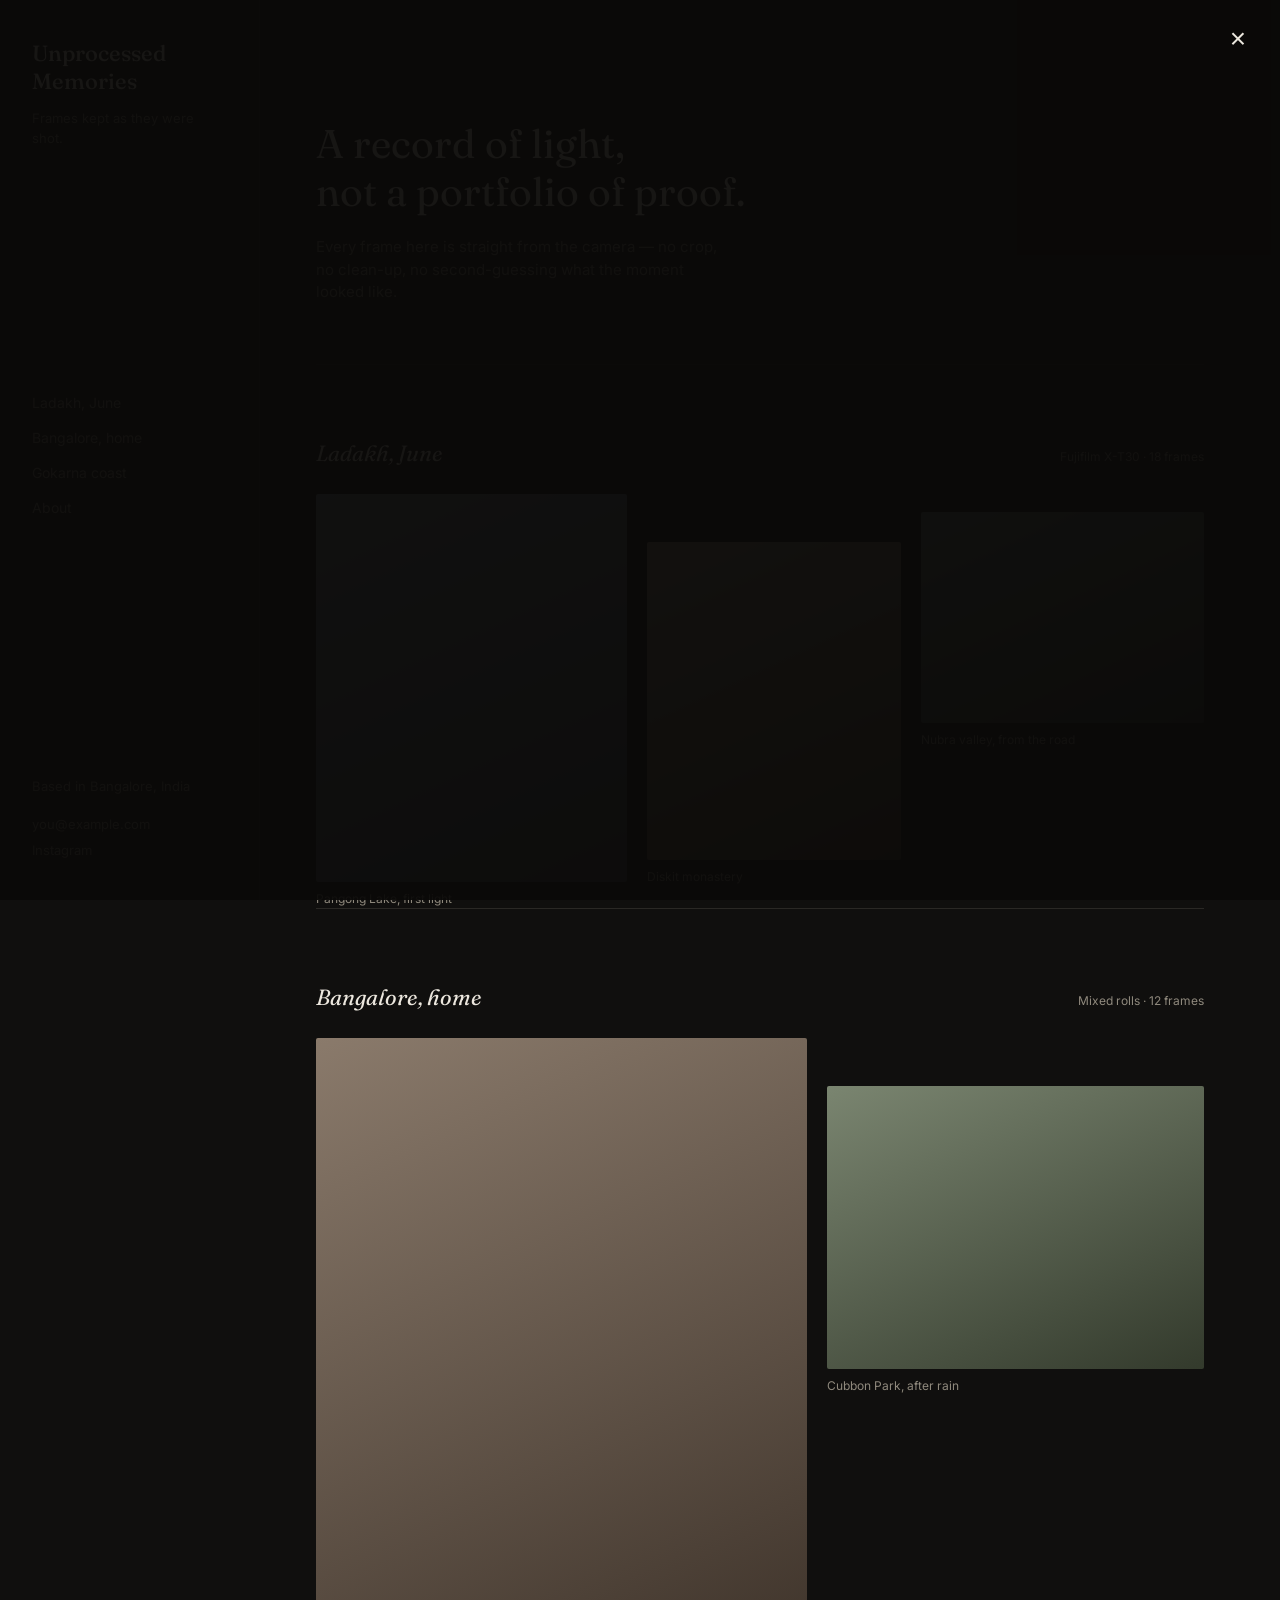
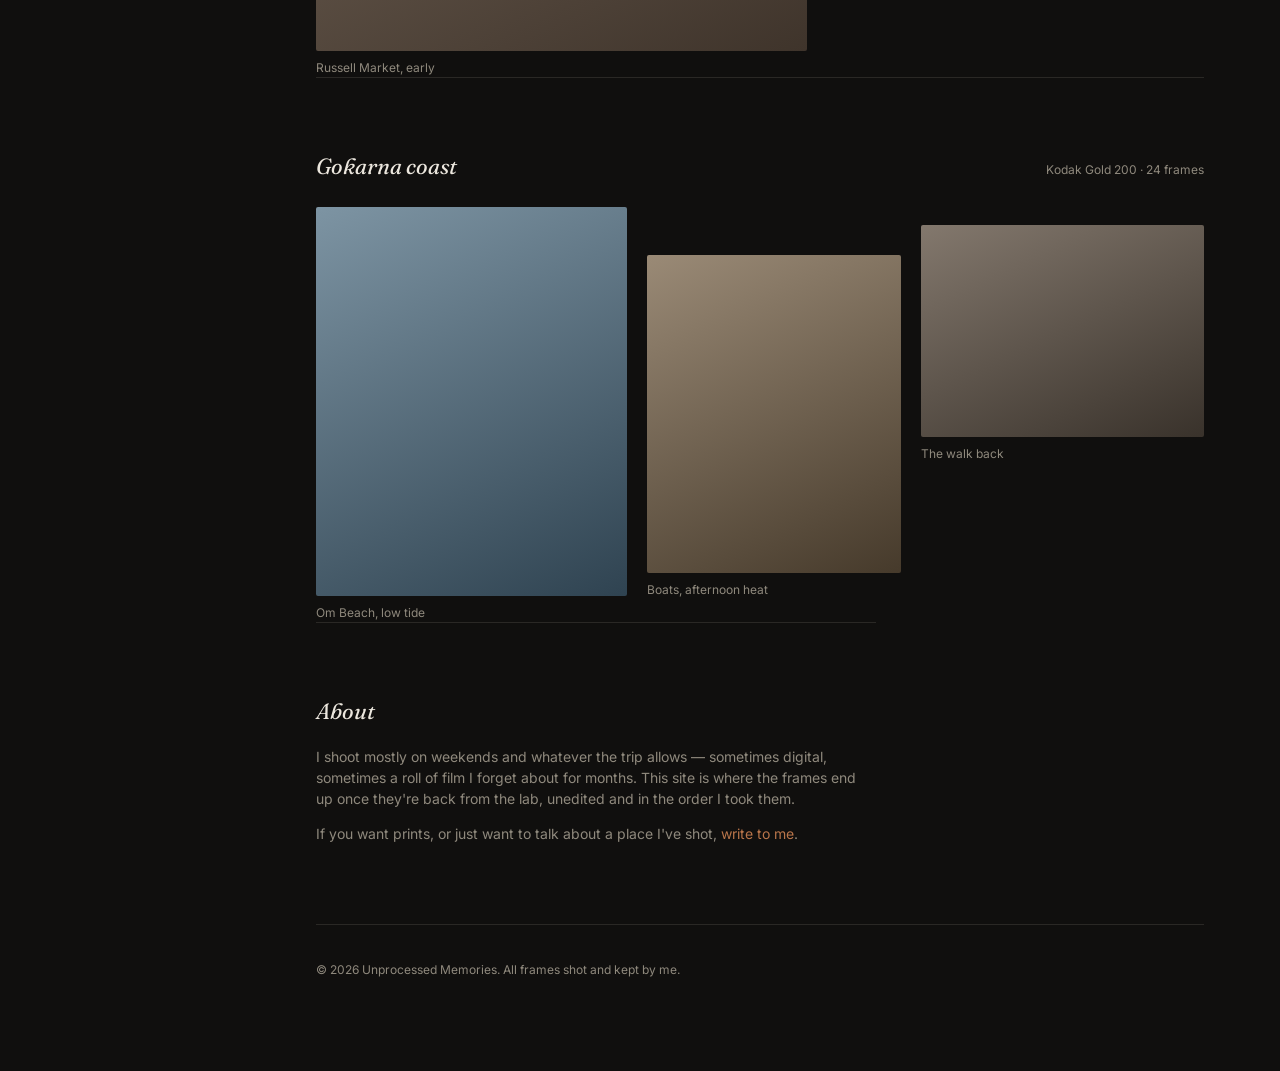
==== index.html @ 15465cf7 "Add files via upload initial templates" ====
<!DOCTYPE html>
<html lang="en">
<head>
<meta charset="UTF-8">
<meta name="viewport" content="width=device-width, initial-scale=1.0">
<title>Unprocessed Memories — Photography</title>
<meta name="description" content="A photography journal by Rakesh. Frames from the road, the city, and everywhere in between.">
<link rel="preconnect" href="https://fonts.googleapis.com">
<link rel="preconnect" href="https://fonts.gstatic.com" crossorigin>
<link href="https://fonts.googleapis.com/css2?family=Fraunces:ital,opsz,wght@0,9..144,400;0,9..144,500;1,9..144,400&family=Inter:wght@400;500&display=swap" rel="stylesheet">
<link rel="stylesheet" href="style.css">
</head>
<body>

  <button class="nav-toggle" id="navToggle" aria-label="Open menu" aria-expanded="false">
    <span></span><span></span>
  </button>

  <header class="sidebar" id="sidebar">
    <div class="sidebar-top">
      <a href="#top" class="wordmark">Unprocessed<br>Memories</a>
      <p class="tagline">Frames kept as they were shot.</p>
    </div>

    <nav class="sidebar-nav">
      <a href="#ladakh">Ladakh, June</a>
      <a href="#bangalore">Bangalore, home</a>
      <a href="#coast">Gokarna coast</a>
      <a href="#about">About</a>
    </nav>

    <div class="sidebar-bottom">
      <p>Based in Bangalore, India</p>
      <a href="mailto:you@example.com">you@example.com</a>
      <a href="https://instagram.com/yourhandle" target="_blank" rel="noopener">Instagram</a>
    </div>
  </header>

  <main id="top">

    <section class="intro">
      <h1>A record of light,<br>not a portfolio of proof.</h1>
      <p>Every frame here is straight from the camera — no crop, no clean-up, no second-guessing what the moment looked like.</p>
    </section>

    <section class="roll" id="ladakh">
      <div class="roll-heading">
        <h2>Ladakh, June</h2>
        <span class="roll-meta">Fujifilm X-T30 · 18 frames</span>
      </div>
      <div class="grid grid--tall">
        <figure class="frame frame--a" style="--ph1:#7c8a93; --ph2:#3c4650;">
          <button class="frame-btn" data-caption="Pangong Lake, first light — the water hadn't caught the wind yet.">
            <span class="frame-img"></span>
          </button>
          <figcaption>Pangong Lake, first light</figcaption>
        </figure>
        <figure class="frame frame--b" style="--ph1:#9c8f7c; --ph2:#4a4133;">
          <button class="frame-btn" data-caption="A prayer flag line above Diskit — wind was the only thing moving.">
            <span class="frame-img"></span>
          </button>
          <figcaption>Diskit monastery</figcaption>
        </figure>
        <figure class="frame frame--c" style="--ph1:#6b7d76; --ph2:#2e3833;">
          <button class="frame-btn" data-caption="Nubra valley road, taken from the passenger seat at 40 kmph.">
            <span class="frame-img"></span>
          </button>
          <figcaption>Nubra valley, from the road</figcaption>
        </figure>
      </div>
    </section>

    <section class="roll" id="bangalore">
      <div class="roll-heading">
        <h2>Bangalore, home</h2>
        <span class="roll-meta">Mixed rolls · 12 frames</span>
      </div>
      <div class="grid grid--wide">
        <figure class="frame frame--d" style="--ph1:#8a7a6b; --ph2:#3f342b;">
          <button class="frame-btn" data-caption="Russell Market, 7am — before the crowd, when the light is still soft.">
            <span class="frame-img"></span>
          </button>
          <figcaption>Russell Market, early</figcaption>
        </figure>
        <figure class="frame frame--e" style="--ph1:#7a8570; --ph2:#333a2c;">
          <button class="frame-btn" data-caption="Cubbon Park after rain, the light coming through wet leaves.">
            <span class="frame-img"></span>
          </button>
          <figcaption>Cubbon Park, after rain</figcaption>
        </figure>
      </div>
    </section>

    <section class="roll" id="coast">
      <div class="roll-heading">
        <h2>Gokarna coast</h2>
        <span class="roll-meta">Kodak Gold 200 · 24 frames</span>
      </div>
      <div class="grid grid--tall">
        <figure class="frame frame--a" style="--ph1:#7d94a3; --ph2:#2f4351;">
          <button class="frame-btn" data-caption="Om Beach, low tide — the only frame from the whole roll that came out sharp.">
            <span class="frame-img"></span>
          </button>
          <figcaption>Om Beach, low tide</figcaption>
        </figure>
        <figure class="frame frame--b" style="--ph1:#9a8a76; --ph2:#463a2b;">
          <button class="frame-btn" data-caption="Fishing boats waiting out the afternoon heat.">
            <span class="frame-img"></span>
          </button>
          <figcaption>Boats, afternoon heat</figcaption>
        </figure>
        <figure class="frame frame--c" style="--ph1:#83786d; --ph2:#39322b;">
          <button class="frame-btn" data-caption="The walk back, dusk, no one else on the path.">
            <span class="frame-img"></span>
          </button>
          <figcaption>The walk back</figcaption>
        </figure>
      </div>
    </section>

    <section class="about" id="about">
      <h2>About</h2>
      <p>I shoot mostly on weekends and whatever the trip allows — sometimes digital, sometimes a roll of film I forget about for months. This site is where the frames end up once they're back from the lab, unedited and in the order I took them.</p>
      <p>If you want prints, or just want to talk about a place I've shot, <a href="mailto:you@example.com">write to me</a>.</p>
    </section>

    <footer class="site-footer">
      <p>&copy; <span id="year"></span> Unprocessed Memories. All frames shot and kept by me.</p>
    </footer>

  </main>

  <div class="lightbox" id="lightbox" hidden>
    <button class="lightbox-close" id="lightboxClose" aria-label="Close">&times;</button>
    <div class="lightbox-frame" id="lightboxFrame"></div>
    <p class="lightbox-caption" id="lightboxCaption"></p>
  </div>

  <script src="script.js"></script>
</body>
</html>
---- style.css ----
:root {
  --bg: #100f0e;
  --ink: #ece7de;
  --muted: #8f897d;
  --line: #2a2825;
  --rust: #b9754a;
  --serif: 'Fraunces', Georgia, serif;
  --sans: 'Inter', -apple-system, BlinkMacSystemFont, sans-serif;
}

* { box-sizing: border-box; }

@media (prefers-reduced-motion: reduce) {
  * { animation: none !important; transition: none !important; }
}

html { scroll-behavior: smooth; }

body {
  margin: 0;
  background: var(--bg);
  color: var(--ink);
  font-family: var(--sans);
  line-height: 1.5;
}

a { color: inherit; }

/* ---------- Sidebar ---------- */

.sidebar {
  position: fixed;
  top: 0;
  left: 0;
  width: 260px;
  height: 100vh;
  padding: 40px 32px;
  display: flex;
  flex-direction: column;
  justify-content: space-between;
  border-right: 1px solid var(--line);
}

.wordmark {
  font-family: var(--serif);
  font-size: 22px;
  line-height: 1.25;
  text-decoration: none;
  color: var(--ink);
  font-weight: 500;
}

.tagline {
  margin: 14px 0 0;
  font-size: 13px;
  color: var(--muted);
  max-width: 22ch;
}

.sidebar-nav {
  display: flex;
  flex-direction: column;
  gap: 12px;
  font-size: 14px;
}

.sidebar-nav a {
  text-decoration: none;
  color: var(--muted);
  width: fit-content;
  padding-bottom: 1px;
  border-bottom: 1px solid transparent;
  transition: color 0.15s ease, border-color 0.15s ease;
}

.sidebar-nav a:hover,
.sidebar-nav a:focus-visible {
  color: var(--ink);
  border-color: var(--rust);
}

.sidebar-bottom {
  font-size: 13px;
  color: var(--muted);
  display: flex;
  flex-direction: column;
  gap: 6px;
}

.sidebar-bottom a { text-decoration: none; }
.sidebar-bottom a:hover { color: var(--rust); }

.nav-toggle {
  display: none;
  position: fixed;
  top: 18px;
  right: 18px;
  z-index: 30;
  width: 40px;
  height: 40px;
  background: var(--bg);
  border: 1px solid var(--line);
  border-radius: 4px;
  cursor: pointer;
  flex-direction: column;
  align-items: center;
  justify-content: center;
  gap: 5px;
}

.nav-toggle span {
  display: block;
  width: 18px;
  height: 1px;
  background: var(--ink);
}

/* ---------- Main ---------- */

main {
  margin-left: 260px;
  padding: 0 56px 40px;
  max-width: 1000px;
}

.intro {
  padding-top: 120px;
  padding-bottom: 60px;
  max-width: 640px;
}

.intro h1 {
  font-family: var(--serif);
  font-weight: 400;
  font-size: clamp(28px, 4vw, 40px);
  line-height: 1.2;
  margin: 0 0 20px;
}

.intro p {
  color: var(--muted);
  font-size: 15px;
  max-width: 46ch;
  margin: 0;
}

/* ---------- Rolls & grids ---------- */

.roll {
  padding-top: 72px;
  border-top: 1px solid var(--line);
}

.roll-heading {
  display: flex;
  align-items: baseline;
  justify-content: space-between;
  gap: 16px;
  margin-bottom: 24px;
  flex-wrap: wrap;
}

.roll-heading h2 {
  font-family: var(--serif);
  font-style: italic;
  font-weight: 400;
  font-size: 22px;
  margin: 0;
}

.roll-meta {
  font-size: 12px;
  color: var(--muted);
}

.grid {
  display: grid;
  gap: 20px;
}

.grid--tall {
  grid-template-columns: 1.1fr 0.9fr 1fr;
  align-items: start;
}

.grid--wide {
  grid-template-columns: 1.3fr 1fr;
  align-items: start;
}

.frame {
  margin: 0;
  display: flex;
  flex-direction: column;
  gap: 8px;
}

.frame--a, .frame--d { margin-top: 0; }
.frame--b, .frame--e { margin-top: 48px; }
.frame--c { margin-top: 18px; }

.frame-btn {
  display: block;
  width: 100%;
  padding: 0;
  border: 0;
  background: none;
  cursor: zoom-in;
}

.frame-img {
  display: block;
  width: 100%;
  aspect-ratio: 4 / 5;
  background: linear-gradient(155deg, var(--ph1), var(--ph2));
  border-radius: 2px;
}

.frame--c .frame-img,
.frame--e .frame-img { aspect-ratio: 4 / 3; }

figcaption {
  font-size: 12px;
  color: var(--muted);
}

/* ---------- About / footer ---------- */

.about {
  padding-top: 72px;
  border-top: 1px solid var(--line);
  max-width: 560px;
}

.about h2 {
  font-family: var(--serif);
  font-style: italic;
  font-weight: 400;
  font-size: 22px;
  margin: 0 0 18px;
}

.about p {
  color: var(--muted);
  font-size: 14px;
  margin: 0 0 14px;
}

.about a { color: var(--rust); text-decoration: none; }
.about a:hover { text-decoration: underline; }

.site-footer {
  margin-top: 80px;
  padding: 24px 0 40px;
  border-top: 1px solid var(--line);
  font-size: 12px;
  color: var(--muted);
}

/* ---------- Lightbox ---------- */

.lightbox {
  position: fixed;
  inset: 0;
  background: rgba(10, 9, 8, 0.94);
  display: flex;
  flex-direction: column;
  align-items: center;
  justify-content: center;
  padding: 40px;
  z-index: 50;
}

.lightbox-frame {
  width: min(70vw, 560px);
  aspect-ratio: 4 / 5;
  border-radius: 2px;
}

.lightbox-caption {
  margin-top: 18px;
  color: var(--muted);
  font-size: 13px;
  max-width: 46ch;
  text-align: center;
}

.lightbox-close {
  position: absolute;
  top: 24px;
  right: 28px;
  background: none;
  border: 0;
  color: var(--ink);
  font-size: 28px;
  line-height: 1;
  cursor: pointer;
}

/* ---------- Responsive ---------- */

@media (max-width: 860px) {
  .sidebar {
    transform: translateX(-100%);
    transition: transform 0.2s ease;
    z-index: 20;
    width: 240px;
  }

  .sidebar.is-open { transform: translateX(0); }

  .nav-toggle { display: flex; }

  main {
    margin-left: 0;
    padding: 0 24px 40px;
  }

  .intro { padding-top: 90px; }

  .grid--tall, .grid--wide {
    grid-template-columns: 1fr;
  }

  .frame--a, .frame--b, .frame--c, .frame--d, .frame--e {
    margin-top: 0;
  }
}
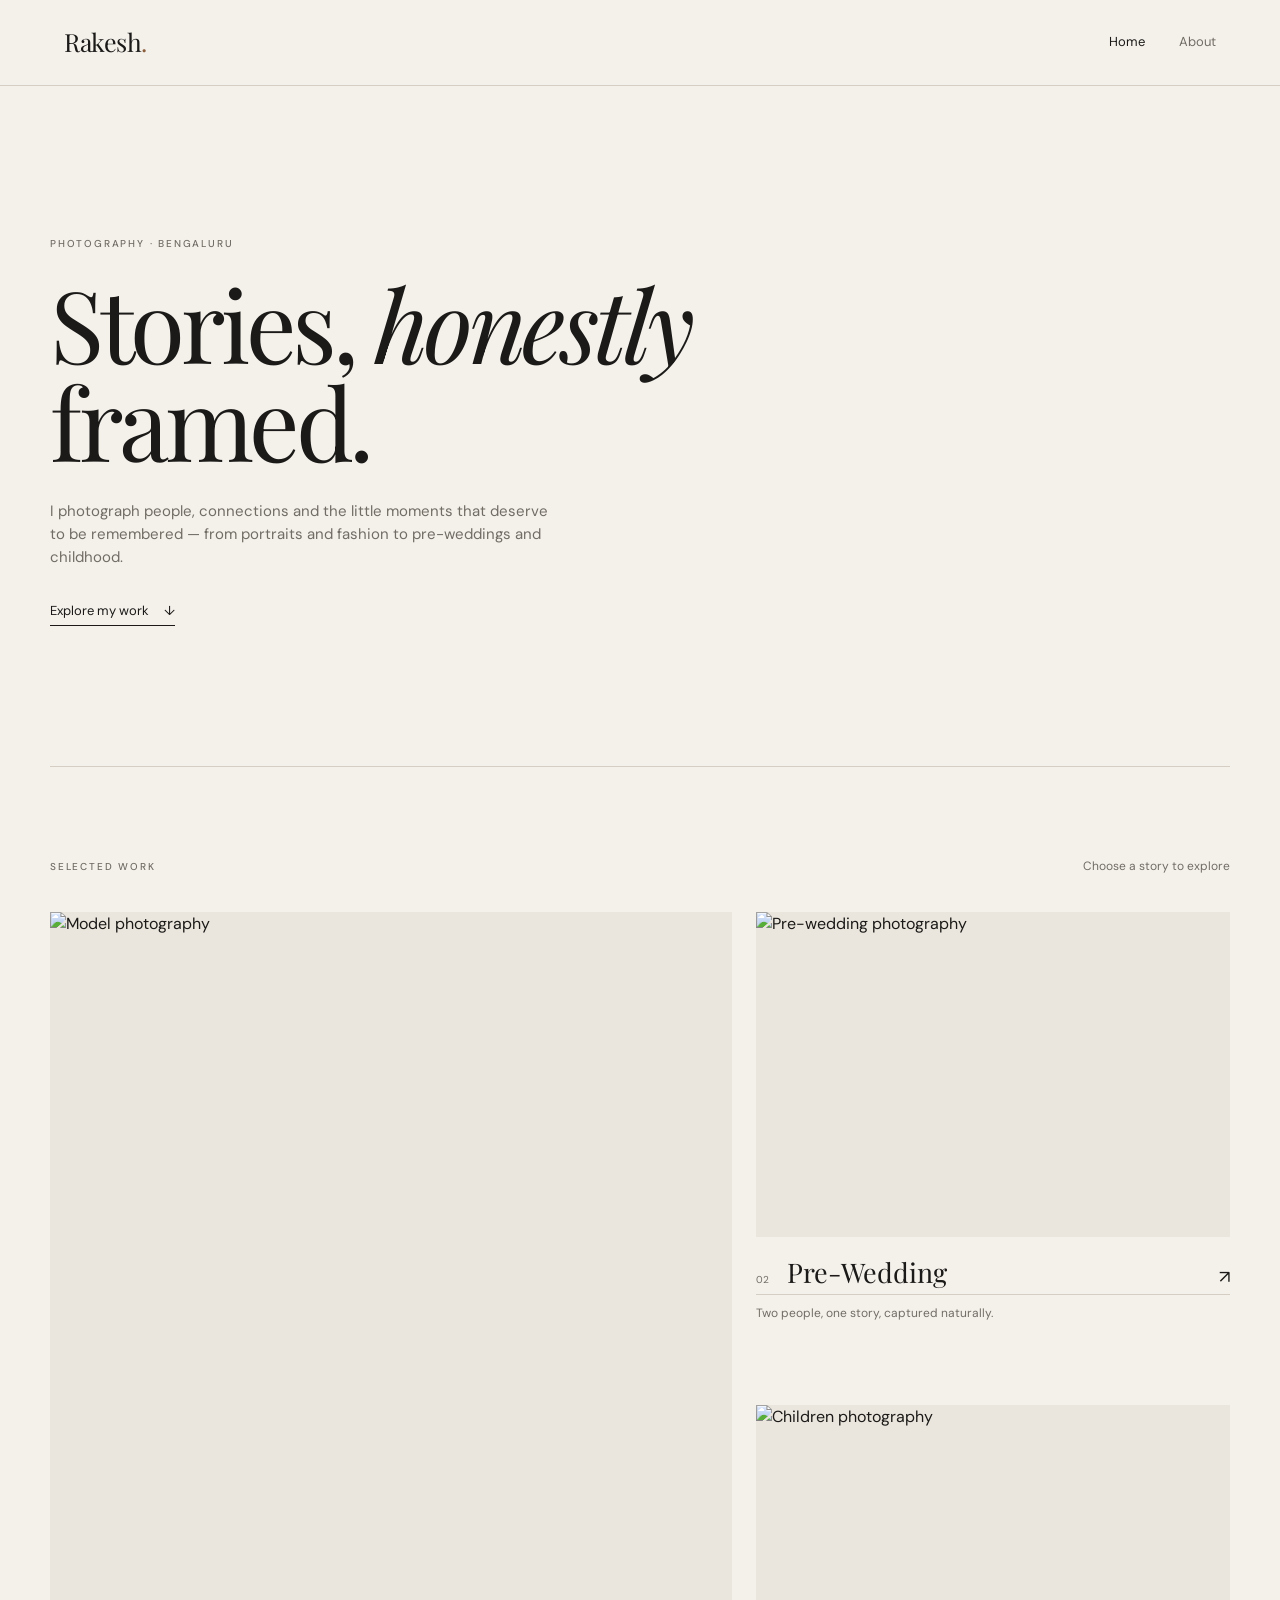
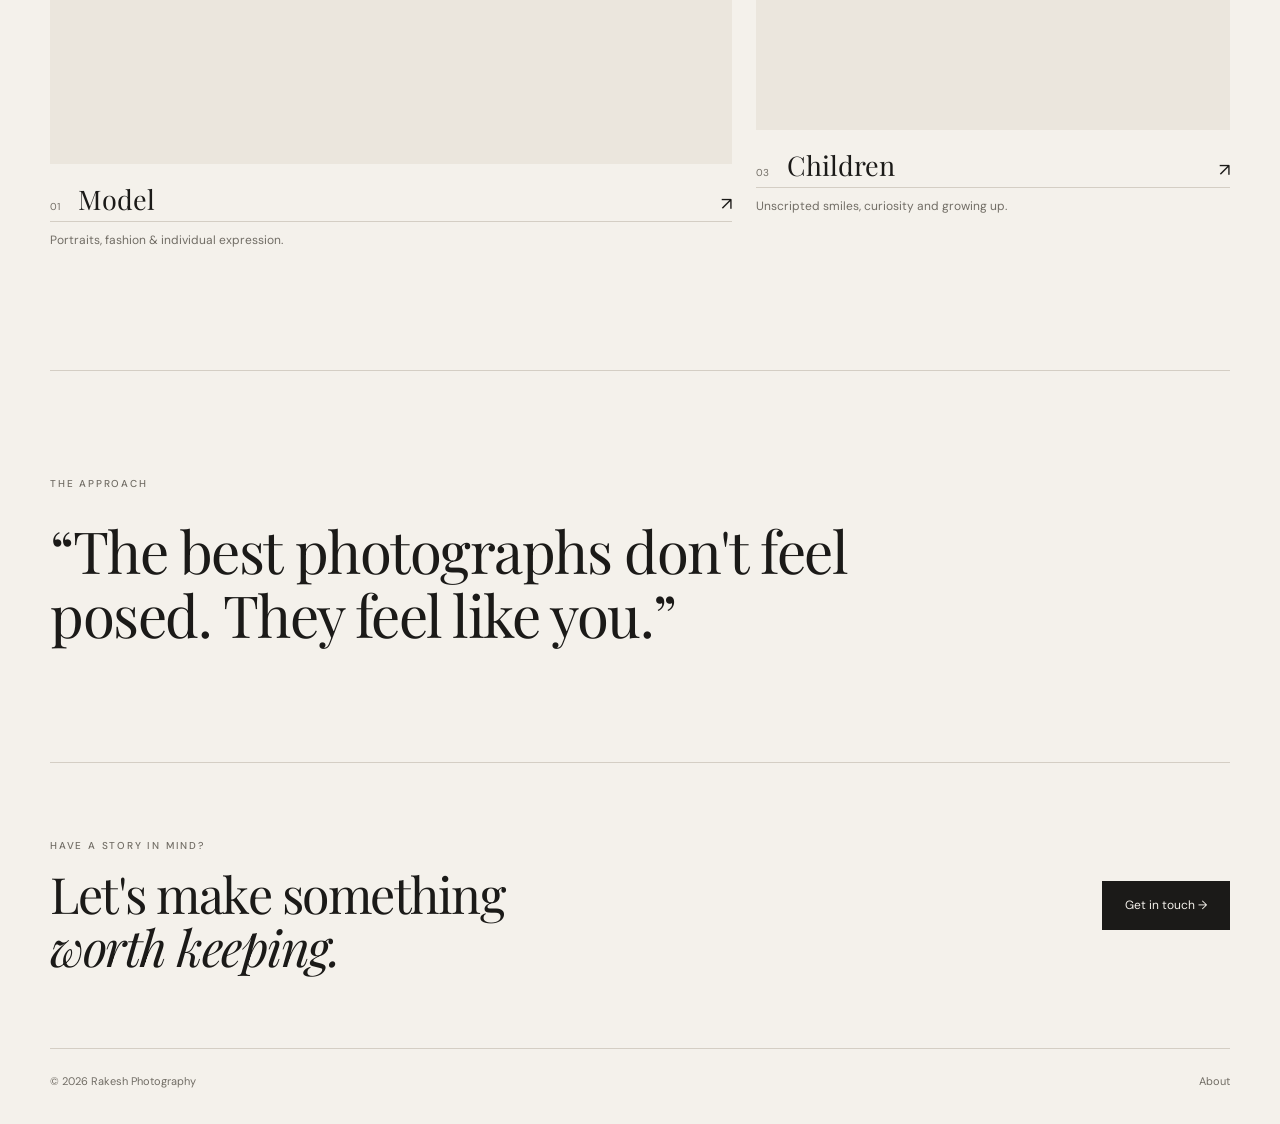
==== commit f37344f5: "Add files via upload basic website" ====
--- a/index.html
+++ b/index.html
@@ -1,141 +1,95 @@
 <!DOCTYPE html>
 <html lang="en">
 <head>
-<meta charset="UTF-8">
-<meta name="viewport" content="width=device-width, initial-scale=1.0">
-<title>Unprocessed Memories — Photography</title>
-<meta name="description" content="A photography journal by Rakesh. Frames from the road, the city, and everywhere in between.">
-<link rel="preconnect" href="https://fonts.googleapis.com">
-<link rel="preconnect" href="https://fonts.gstatic.com" crossorigin>
-<link href="https://fonts.googleapis.com/css2?family=Fraunces:ital,opsz,wght@0,9..144,400;0,9..144,500;1,9..144,400&family=Inter:wght@400;500&display=swap" rel="stylesheet">
-<link rel="stylesheet" href="style.css">
+  <meta charset="UTF-8">
+  <meta name="viewport" content="width=device-width, initial-scale=1.0">
+  <meta name="description" content="Rakesh — photography portfolio covering models, pre-weddings and children.">
+  <title>Rakesh — Photography</title>
+  <link rel="preconnect" href="https://fonts.googleapis.com">
+  <link rel="preconnect" href="https://fonts.gstatic.com" crossorigin>
+  <link href="https://fonts.googleapis.com/css2?family=DM+Sans:wght@400;500&family=Playfair+Display:ital,wght@0,400;0,500;1,400&display=swap" rel="stylesheet">
+  <link rel="stylesheet" href="style.css">
 </head>
 <body>
-
-  <button class="nav-toggle" id="navToggle" aria-label="Open menu" aria-expanded="false">
-    <span></span><span></span>
-  </button>
-
-  <header class="sidebar" id="sidebar">
-    <div class="sidebar-top">
-      <a href="#top" class="wordmark">Unprocessed<br>Memories</a>
-      <p class="tagline">Frames kept as they were shot.</p>
-    </div>
-
-    <nav class="sidebar-nav">
-      <a href="#ladakh">Ladakh, June</a>
-      <a href="#bangalore">Bangalore, home</a>
-      <a href="#coast">Gokarna coast</a>
-      <a href="#about">About</a>
+  <header class="site-header">
+    <a class="logo" href="index.html">Rakesh<span>.</span></a>
+    <nav>
+      <a href="index.html" class="active">Home</a>
+      <a href="about.html">About</a>
     </nav>
-
-    <div class="sidebar-bottom">
-      <p>Based in Bangalore, India</p>
-      <a href="mailto:you@example.com">you@example.com</a>
-      <a href="https://instagram.com/yourhandle" target="_blank" rel="noopener">Instagram</a>
-    </div>
   </header>
 
-  <main id="top">
-
-    <section class="intro">
-      <h1>A record of light,<br>not a portfolio of proof.</h1>
-      <p>Every frame here is straight from the camera — no crop, no clean-up, no second-guessing what the moment looked like.</p>
+  <main>
+    <section class="hero">
+      <p class="eyebrow">PHOTOGRAPHY · BENGALURU</p>
+      <h1>Stories, <em>honestly</em><br>framed.</h1>
+      <p class="hero-copy">
+        I photograph people, connections and the little moments that deserve
+        to be remembered — from portraits and fashion to pre-weddings and childhood.
+      </p>
+      <a class="text-link" href="#work">Explore my work <span>↓</span></a>
     </section>
 
-    <section class="roll" id="ladakh">
-      <div class="roll-heading">
-        <h2>Ladakh, June</h2>
-        <span class="roll-meta">Fujifilm X-T30 · 18 frames</span>
+    <section class="work" id="work">
+      <div class="section-heading">
+        <p class="eyebrow">SELECTED WORK</p>
+        <p class="section-note">Choose a story to explore</p>
       </div>
-      <div class="grid grid--tall">
-        <figure class="frame frame--a" style="--ph1:#7c8a93; --ph2:#3c4650;">
-          <button class="frame-btn" data-caption="Pangong Lake, first light — the water hadn't caught the wind yet.">
-            <span class="frame-img"></span>
-          </button>
-          <figcaption>Pangong Lake, first light</figcaption>
-        </figure>
-        <figure class="frame frame--b" style="--ph1:#9c8f7c; --ph2:#4a4133;">
-          <button class="frame-btn" data-caption="A prayer flag line above Diskit — wind was the only thing moving.">
-            <span class="frame-img"></span>
-          </button>
-          <figcaption>Diskit monastery</figcaption>
-        </figure>
-        <figure class="frame frame--c" style="--ph1:#6b7d76; --ph2:#2e3833;">
-          <button class="frame-btn" data-caption="Nubra valley road, taken from the passenger seat at 40 kmph.">
-            <span class="frame-img"></span>
-          </button>
-          <figcaption>Nubra valley, from the road</figcaption>
-        </figure>
+
+      <div class="category-grid">
+        <a class="category-card category-card--large" href="model.html">
+          <div class="card-image">
+            <img src="images/model/model-01.svg" alt="Model photography">
+          </div>
+          <div class="card-info">
+            <div><span class="number">01</span><h2>Model</h2></div>
+            <span class="arrow">↗</span>
+          </div>
+          <p>Portraits, fashion &amp; individual expression.</p>
+        </a>
+
+        <a class="category-card" href="pre-wedding.html">
+          <div class="card-image">
+            <img src="images/pre-wedding/pre-wedding-01.svg" alt="Pre-wedding photography">
+          </div>
+          <div class="card-info">
+            <div><span class="number">02</span><h2>Pre-Wedding</h2></div>
+            <span class="arrow">↗</span>
+          </div>
+          <p>Two people, one story, captured naturally.</p>
+        </a>
+
+        <a class="category-card" href="children.html">
+          <div class="card-image">
+            <img src="images/children/children-01.svg" alt="Children photography">
+          </div>
+          <div class="card-info">
+            <div><span class="number">03</span><h2>Children</h2></div>
+            <span class="arrow">↗</span>
+          </div>
+          <p>Unscripted smiles, curiosity and growing up.</p>
+        </a>
       </div>
     </section>
 
-    <section class="roll" id="bangalore">
-      <div class="roll-heading">
-        <h2>Bangalore, home</h2>
-        <span class="roll-meta">Mixed rolls · 12 frames</span>
-      </div>
-      <div class="grid grid--wide">
-        <figure class="frame frame--d" style="--ph1:#8a7a6b; --ph2:#3f342b;">
-          <button class="frame-btn" data-caption="Russell Market, 7am — before the crowd, when the light is still soft.">
-            <span class="frame-img"></span>
-          </button>
-          <figcaption>Russell Market, early</figcaption>
-        </figure>
-        <figure class="frame frame--e" style="--ph1:#7a8570; --ph2:#333a2c;">
-          <button class="frame-btn" data-caption="Cubbon Park after rain, the light coming through wet leaves.">
-            <span class="frame-img"></span>
-          </button>
-          <figcaption>Cubbon Park, after rain</figcaption>
-        </figure>
-      </div>
+    <section class="statement">
+      <p class="eyebrow">THE APPROACH</p>
+      <blockquote>“The best photographs don't feel posed. They feel like you.”</blockquote>
     </section>
 
-    <section class="roll" id="coast">
-      <div class="roll-heading">
-        <h2>Gokarna coast</h2>
-        <span class="roll-meta">Kodak Gold 200 · 24 frames</span>
+    <section class="contact-strip">
+      <div>
+        <p class="eyebrow">HAVE A STORY IN MIND?</p>
+        <h2>Let's make something<br><em>worth keeping.</em></h2>
       </div>
-      <div class="grid grid--tall">
-        <figure class="frame frame--a" style="--ph1:#7d94a3; --ph2:#2f4351;">
-          <button class="frame-btn" data-caption="Om Beach, low tide — the only frame from the whole roll that came out sharp.">
-            <span class="frame-img"></span>
-          </button>
-          <figcaption>Om Beach, low tide</figcaption>
-        </figure>
-        <figure class="frame frame--b" style="--ph1:#9a8a76; --ph2:#463a2b;">
-          <button class="frame-btn" data-caption="Fishing boats waiting out the afternoon heat.">
-            <span class="frame-img"></span>
-          </button>
-          <figcaption>Boats, afternoon heat</figcaption>
-        </figure>
-        <figure class="frame frame--c" style="--ph1:#83786d; --ph2:#39322b;">
-          <button class="frame-btn" data-caption="The walk back, dusk, no one else on the path.">
-            <span class="frame-img"></span>
-          </button>
-          <figcaption>The walk back</figcaption>
-        </figure>
-      </div>
+      <a class="button" href="mailto:you@example.com">Get in touch →</a>
     </section>
-
-    <section class="about" id="about">
-      <h2>About</h2>
-      <p>I shoot mostly on weekends and whatever the trip allows — sometimes digital, sometimes a roll of film I forget about for months. This site is where the frames end up once they're back from the lab, unedited and in the order I took them.</p>
-      <p>If you want prints, or just want to talk about a place I've shot, <a href="mailto:you@example.com">write to me</a>.</p>
-    </section>
-
-    <footer class="site-footer">
-      <p>&copy; <span id="year"></span> Unprocessed Memories. All frames shot and kept by me.</p>
-    </footer>
-
   </main>
 
-  <div class="lightbox" id="lightbox" hidden>
-    <button class="lightbox-close" id="lightboxClose" aria-label="Close">&times;</button>
-    <div class="lightbox-frame" id="lightboxFrame"></div>
-    <p class="lightbox-caption" id="lightboxCaption"></p>
-  </div>
-
+  <footer>
+    <span>© <span class="year"></span> Rakesh Photography</span>
+    <a href="about.html">About</a>
+  </footer>
   <script src="script.js"></script>
 </body>
 </html>
--- a/style.css
+++ b/style.css
@@ -1,18 +1,15 @@
 :root {
-  --bg: #100f0e;
-  --ink: #ece7de;
-  --muted: #8f897d;
-  --line: #2a2825;
-  --rust: #b9754a;
-  --serif: 'Fraunces', Georgia, serif;
-  --sans: 'Inter', -apple-system, BlinkMacSystemFont, sans-serif;
+  --bg: #f4f1eb;
+  --paper: #ebe6dd;
+  --ink: #1b1a18;
+  --muted: #716d65;
+  --line: #d4cec4;
+  --accent: #8b5e3c;
+  --serif: "Playfair Display", Georgia, serif;
+  --sans: "DM Sans", -apple-system, BlinkMacSystemFont, sans-serif;
 }
 
 * { box-sizing: border-box; }
-
-@media (prefers-reduced-motion: reduce) {
-  * { animation: none !important; transition: none !important; }
-}
 
 html { scroll-behavior: smooth; }
 
@@ -21,308 +18,486 @@
   background: var(--bg);
   color: var(--ink);
   font-family: var(--sans);
-  line-height: 1.5;
+  line-height: 1.55;
 }
 
 a { color: inherit; }
 
-/* ---------- Sidebar ---------- */
-
-.sidebar {
-  position: fixed;
-  top: 0;
-  left: 0;
-  width: 260px;
-  height: 100vh;
-  padding: 40px 32px;
+button { font: inherit; }
+
+.site-header {
+  width: 100%;
+  height: 86px;
+  padding: 0 clamp(24px, 5vw, 76px);
+  display: flex;
+  align-items: center;
+  justify-content: space-between;
+  border-bottom: 1px solid var(--line);
+}
+
+.logo {
+  font-family: var(--serif);
+  font-size: 25px;
+  text-decoration: none;
+  letter-spacing: -0.02em;
+}
+
+.logo span { color: var(--accent); }
+
+nav {
+  display: flex;
+  gap: 34px;
+  font-size: 13px;
+}
+
+nav a {
+  color: var(--muted);
+  text-decoration: none;
+  transition: color .2s ease;
+}
+
+nav a:hover, nav a.active { color: var(--ink); }
+
+main {
+  width: min(1180px, calc(100% - 48px));
+  margin: 0 auto;
+}
+
+.eyebrow {
+  margin: 0;
+  color: var(--muted);
+  font-size: 10px;
+  letter-spacing: .18em;
+  font-weight: 500;
+}
+
+.hero {
+  min-height: 680px;
+  padding: 150px 0 100px;
   display: flex;
   flex-direction: column;
+  align-items: flex-start;
+}
+
+.hero h1, .page-intro h1 {
+  margin: 22px 0 30px;
+  font-family: var(--serif);
+  font-weight: 400;
+  font-size: clamp(54px, 8vw, 100px);
+  line-height: .98;
+  letter-spacing: -.045em;
+}
+
+em { font-style: italic; }
+
+.hero-copy {
+  max-width: 510px;
+  margin: 0 0 32px;
+  color: var(--muted);
+  font-size: 15px;
+}
+
+.text-link {
+  text-decoration: none;
+  border-bottom: 1px solid var(--ink);
+  padding-bottom: 4px;
+  font-size: 13px;
+}
+
+.text-link span { margin-left: 12px; }
+
+.work {
+  padding: 90px 0 120px;
+  border-top: 1px solid var(--line);
+}
+
+.section-heading {
+  display: flex;
   justify-content: space-between;
-  border-right: 1px solid var(--line);
-}
-
-.wordmark {
-  font-family: var(--serif);
-  font-size: 22px;
-  line-height: 1.25;
-  text-decoration: none;
-  color: var(--ink);
-  font-weight: 500;
-}
-
-.tagline {
-  margin: 14px 0 0;
-  font-size: 13px;
-  color: var(--muted);
-  max-width: 22ch;
-}
-
-.sidebar-nav {
-  display: flex;
-  flex-direction: column;
-  gap: 12px;
-  font-size: 14px;
-}
-
-.sidebar-nav a {
-  text-decoration: none;
-  color: var(--muted);
-  width: fit-content;
-  padding-bottom: 1px;
-  border-bottom: 1px solid transparent;
-  transition: color 0.15s ease, border-color 0.15s ease;
-}
-
-.sidebar-nav a:hover,
-.sidebar-nav a:focus-visible {
-  color: var(--ink);
-  border-color: var(--rust);
-}
-
-.sidebar-bottom {
-  font-size: 13px;
-  color: var(--muted);
-  display: flex;
-  flex-direction: column;
-  gap: 6px;
-}
-
-.sidebar-bottom a { text-decoration: none; }
-.sidebar-bottom a:hover { color: var(--rust); }
-
-.nav-toggle {
-  display: none;
-  position: fixed;
-  top: 18px;
-  right: 18px;
-  z-index: 30;
-  width: 40px;
-  height: 40px;
-  background: var(--bg);
-  border: 1px solid var(--line);
-  border-radius: 4px;
-  cursor: pointer;
-  flex-direction: column;
-  align-items: center;
-  justify-content: center;
-  gap: 5px;
-}
-
-.nav-toggle span {
+  align-items: baseline;
+  margin-bottom: 36px;
+}
+
+.section-note {
+  color: var(--muted);
+  font-size: 12px;
+  margin: 0;
+}
+
+.category-grid {
+  display: grid;
+  grid-template-columns: 1.18fr .82fr;
+  gap: 48px 24px;
+}
+
+.category-card {
   display: block;
-  width: 18px;
-  height: 1px;
-  background: var(--ink);
-}
-
-/* ---------- Main ---------- */
-
-main {
-  margin-left: 260px;
-  padding: 0 56px 40px;
-  max-width: 1000px;
-}
-
-.intro {
-  padding-top: 120px;
-  padding-bottom: 60px;
-  max-width: 640px;
-}
-
-.intro h1 {
-  font-family: var(--serif);
-  font-weight: 400;
-  font-size: clamp(28px, 4vw, 40px);
-  line-height: 1.2;
-  margin: 0 0 20px;
-}
-
-.intro p {
-  color: var(--muted);
-  font-size: 15px;
-  max-width: 46ch;
-  margin: 0;
-}
-
-/* ---------- Rolls & grids ---------- */
-
-.roll {
-  padding-top: 72px;
-  border-top: 1px solid var(--line);
-}
-
-.roll-heading {
+  text-decoration: none;
+}
+
+.category-card--large {
+  grid-row: span 2;
+}
+
+.card-image {
+  overflow: hidden;
+  background: var(--paper);
+  aspect-ratio: 4 / 5;
+}
+
+.category-card:not(.category-card--large) .card-image {
+  aspect-ratio: 16 / 11;
+}
+
+.card-image img {
+  width: 100%;
+  height: 100%;
+  display: block;
+  object-fit: cover;
+  transition: transform .6s cubic-bezier(.2,.7,.2,1);
+}
+
+.category-card:hover .card-image img {
+  transform: scale(1.035);
+}
+
+.card-info {
+  padding: 15px 0 0;
   display: flex;
   align-items: baseline;
   justify-content: space-between;
-  gap: 16px;
-  margin-bottom: 24px;
-  flex-wrap: wrap;
-}
-
-.roll-heading h2 {
-  font-family: var(--serif);
-  font-style: italic;
+  border-bottom: 1px solid var(--line);
+}
+
+.card-info > div {
+  display: flex;
+  align-items: baseline;
+  gap: 18px;
+}
+
+.number {
+  color: var(--muted);
+  font-size: 10px;
+}
+
+.card-info h2 {
+  margin: 0;
+  font-family: var(--serif);
+  font-size: 27px;
   font-weight: 400;
-  font-size: 22px;
+}
+
+.arrow {
+  font-size: 18px;
+  transition: transform .2s ease;
+}
+
+.category-card:hover .arrow {
+  transform: translate(3px, -3px);
+}
+
+.category-card > p {
+  margin: 9px 0 0;
+  color: var(--muted);
+  font-size: 12px;
+}
+
+.statement {
+  padding: 105px 0 115px;
+  border-top: 1px solid var(--line);
+}
+
+.statement blockquote {
+  max-width: 820px;
+  margin: 28px 0 0;
+  font-family: var(--serif);
+  font-size: clamp(32px, 5vw, 58px);
+  line-height: 1.1;
+  letter-spacing: -.025em;
+}
+
+.contact-strip {
+  padding: 75px 0;
+  border-top: 1px solid var(--line);
+  display: flex;
+  align-items: center;
+  justify-content: space-between;
+  gap: 30px;
+}
+
+.contact-strip h2 {
+  margin: 15px 0 0;
+  font-family: var(--serif);
+  font-size: clamp(32px, 4vw, 50px);
+  line-height: 1.05;
+  font-weight: 400;
+  letter-spacing: -.03em;
+}
+
+.button {
+  flex: none;
+  background: var(--ink);
+  color: var(--bg);
+  padding: 15px 23px;
+  text-decoration: none;
+  font-size: 12px;
+  transition: opacity .2s ease;
+}
+
+.button:hover { opacity: .78; }
+
+footer {
+  width: min(1180px, calc(100% - 48px));
+  margin: 0 auto;
+  padding: 24px 0 34px;
+  border-top: 1px solid var(--line);
+  display: flex;
+  justify-content: space-between;
+  color: var(--muted);
+  font-size: 11px;
+}
+
+footer a { text-decoration: none; }
+
+/* Inner pages */
+.inner-page {
+  padding-top: 42px;
+}
+
+.back-link {
+  color: var(--muted);
+  text-decoration: none;
+  font-size: 11px;
+}
+
+.back-link:hover { color: var(--ink); }
+
+.page-intro {
+  padding: 105px 0 90px;
+}
+
+.page-intro h1 { margin-bottom: 0; }
+
+.page-intro--category {
+  max-width: 950px;
+  padding-bottom: 75px;
+}
+
+.page-description {
+  max-width: 500px;
+  margin: 34px 0 0;
+  color: var(--muted);
+  font-size: 14px;
+}
+
+.gallery {
+  display: grid;
+  grid-template-columns: 1fr 1fr;
+  gap: 70px 24px;
+  padding-bottom: 120px;
+}
+
+.gallery-item {
   margin: 0;
 }
 
-.roll-meta {
-  font-size: 12px;
-  color: var(--muted);
-}
-
-.grid {
-  display: grid;
-  gap: 20px;
-}
-
-.grid--tall {
-  grid-template-columns: 1.1fr 0.9fr 1fr;
-  align-items: start;
-}
-
-.grid--wide {
-  grid-template-columns: 1.3fr 1fr;
-  align-items: start;
-}
-
-.frame {
-  margin: 0;
-  display: flex;
-  flex-direction: column;
-  gap: 8px;
-}
-
-.frame--a, .frame--d { margin-top: 0; }
-.frame--b, .frame--e { margin-top: 48px; }
-.frame--c { margin-top: 18px; }
-
-.frame-btn {
+.gallery-item:nth-child(even) {
+  margin-top: 100px;
+}
+
+.photo-button {
   display: block;
   width: 100%;
   padding: 0;
   border: 0;
   background: none;
   cursor: zoom-in;
-}
-
-.frame-img {
+  overflow: hidden;
+}
+
+.photo-button img {
+  width: 100%;
   display: block;
+  aspect-ratio: 4 / 5;
+  object-fit: cover;
+  background: var(--paper);
+  transition: transform .6s cubic-bezier(.2,.7,.2,1);
+}
+
+.gallery-item:nth-child(even) .photo-button img {
+  aspect-ratio: 4 / 5;
+}
+
+.photo-button:hover img { transform: scale(1.025); }
+
+.gallery-item figcaption {
+  margin-top: 10px;
+  color: var(--muted);
+  font-size: 10px;
+  letter-spacing: .12em;
+}
+
+.next-category {
+  padding: 65px 0 90px;
+  border-top: 1px solid var(--line);
+}
+
+.next-category a {
+  display: flex;
+  justify-content: space-between;
+  align-items: center;
+  margin-top: 18px;
+  font-family: var(--serif);
+  font-size: 31px;
+  text-decoration: none;
+}
+
+.next-category a span { font-family: var(--sans); font-size: 18px; }
+
+/* About */
+.about-grid {
+  display: grid;
+  grid-template-columns: .85fr 1fr;
+  gap: 90px;
+  padding-bottom: 120px;
+  align-items: start;
+}
+
+.about-photo {
+  aspect-ratio: 4 / 5;
+  background: var(--paper);
+}
+
+.about-photo img {
   width: 100%;
-  aspect-ratio: 4 / 5;
-  background: linear-gradient(155deg, var(--ph1), var(--ph2));
-  border-radius: 2px;
-}
-
-.frame--c .frame-img,
-.frame--e .frame-img { aspect-ratio: 4 / 3; }
-
-figcaption {
+  height: 100%;
+  object-fit: cover;
+}
+
+.about-copy { padding-top: 8px; }
+
+.about-copy p {
+  color: var(--muted);
+  font-size: 14px;
+  max-width: 52ch;
+}
+
+.about-copy .lead {
+  color: var(--ink);
+  font-family: var(--serif);
+  font-size: 28px;
+  line-height: 1.25;
+  margin-top: 0;
+}
+
+.details {
+  margin-top: 55px;
+  border-top: 1px solid var(--line);
+}
+
+.details div {
+  display: grid;
+  grid-template-columns: 120px 1fr;
+  gap: 20px;
+  padding: 15px 0;
+  border-bottom: 1px solid var(--line);
   font-size: 12px;
-  color: var(--muted);
-}
-
-/* ---------- About / footer ---------- */
-
-.about {
-  padding-top: 72px;
-  border-top: 1px solid var(--line);
-  max-width: 560px;
-}
-
-.about h2 {
-  font-family: var(--serif);
-  font-style: italic;
-  font-weight: 400;
-  font-size: 22px;
-  margin: 0 0 18px;
-}
-
-.about p {
-  color: var(--muted);
-  font-size: 14px;
-  margin: 0 0 14px;
-}
-
-.about a { color: var(--rust); text-decoration: none; }
-.about a:hover { text-decoration: underline; }
-
-.site-footer {
-  margin-top: 80px;
-  padding: 24px 0 40px;
-  border-top: 1px solid var(--line);
-  font-size: 12px;
-  color: var(--muted);
-}
-
-/* ---------- Lightbox ---------- */
-
+}
+
+.details span { color: var(--muted); }
+
+.details strong { font-weight: 400; }
+
+.details a {
+  text-decoration: none;
+  color: var(--accent);
+}
+
+.contact-strip--inner { margin-bottom: 20px; }
+
+/* Lightbox */
 .lightbox {
   position: fixed;
   inset: 0;
-  background: rgba(10, 9, 8, 0.94);
-  display: flex;
-  flex-direction: column;
+  z-index: 100;
+  background: rgba(20, 19, 17, .96);
+  display: flex;
   align-items: center;
   justify-content: center;
-  padding: 40px;
-  z-index: 50;
-}
-
-.lightbox-frame {
-  width: min(70vw, 560px);
-  aspect-ratio: 4 / 5;
-  border-radius: 2px;
-}
-
-.lightbox-caption {
-  margin-top: 18px;
-  color: var(--muted);
-  font-size: 13px;
-  max-width: 46ch;
-  text-align: center;
+  padding: 50px;
+}
+
+.lightbox[hidden] { display: none; }
+
+.lightbox img {
+  max-width: min(90vw, 900px);
+  max-height: 82vh;
+  object-fit: contain;
+}
+
+.lightbox p {
+  position: absolute;
+  bottom: 20px;
+  margin: 0;
+  color: #c9c4bb;
+  font-size: 11px;
 }
 
 .lightbox-close {
   position: absolute;
-  top: 24px;
-  right: 28px;
+  top: 18px;
+  right: 25px;
+  border: 0;
   background: none;
-  border: 0;
-  color: var(--ink);
-  font-size: 28px;
+  color: #fff;
+  font-size: 32px;
   line-height: 1;
   cursor: pointer;
 }
 
-/* ---------- Responsive ---------- */
-
-@media (max-width: 860px) {
-  .sidebar {
-    transform: translateX(-100%);
-    transition: transform 0.2s ease;
-    z-index: 20;
-    width: 240px;
+/* Mobile */
+@media (max-width: 720px) {
+  .site-header { height: 70px; }
+  nav { gap: 20px; }
+  main, footer { width: min(100% - 32px, 1180px); }
+
+  .hero {
+    min-height: auto;
+    padding: 105px 0 100px;
   }
 
-  .sidebar.is-open { transform: translateX(0); }
-
-  .nav-toggle { display: flex; }
-
-  main {
-    margin-left: 0;
-    padding: 0 24px 40px;
+  .hero h1, .page-intro h1 {
+    font-size: clamp(48px, 15vw, 72px);
   }
 
-  .intro { padding-top: 90px; }
-
-  .grid--tall, .grid--wide {
+  .work { padding: 70px 0 85px; }
+
+  .category-grid, .gallery, .about-grid {
     grid-template-columns: 1fr;
+    gap: 45px;
   }
 
-  .frame--a, .frame--b, .frame--c, .frame--d, .frame--e {
-    margin-top: 0;
+  .category-card--large { grid-row: auto; }
+
+  .category-card:not(.category-card--large) .card-image,
+  .card-image {
+    aspect-ratio: 4 / 5;
   }
-}
+
+  .gallery-item:nth-child(even) { margin-top: 0; }
+
+  .statement { padding: 80px 0; }
+
+  .contact-strip {
+    align-items: flex-start;
+    flex-direction: column;
+    padding: 65px 0;
+  }
+
+  .page-intro { padding: 80px 0 65px; }
+  .about-grid { padding-bottom: 80px; gap: 55px; }
+  .details { margin-top: 40px; }
+
+  .lightbox { padding: 20px; }
+  .lightbox img { max-width: 95vw; max-height: 78vh; }
+}
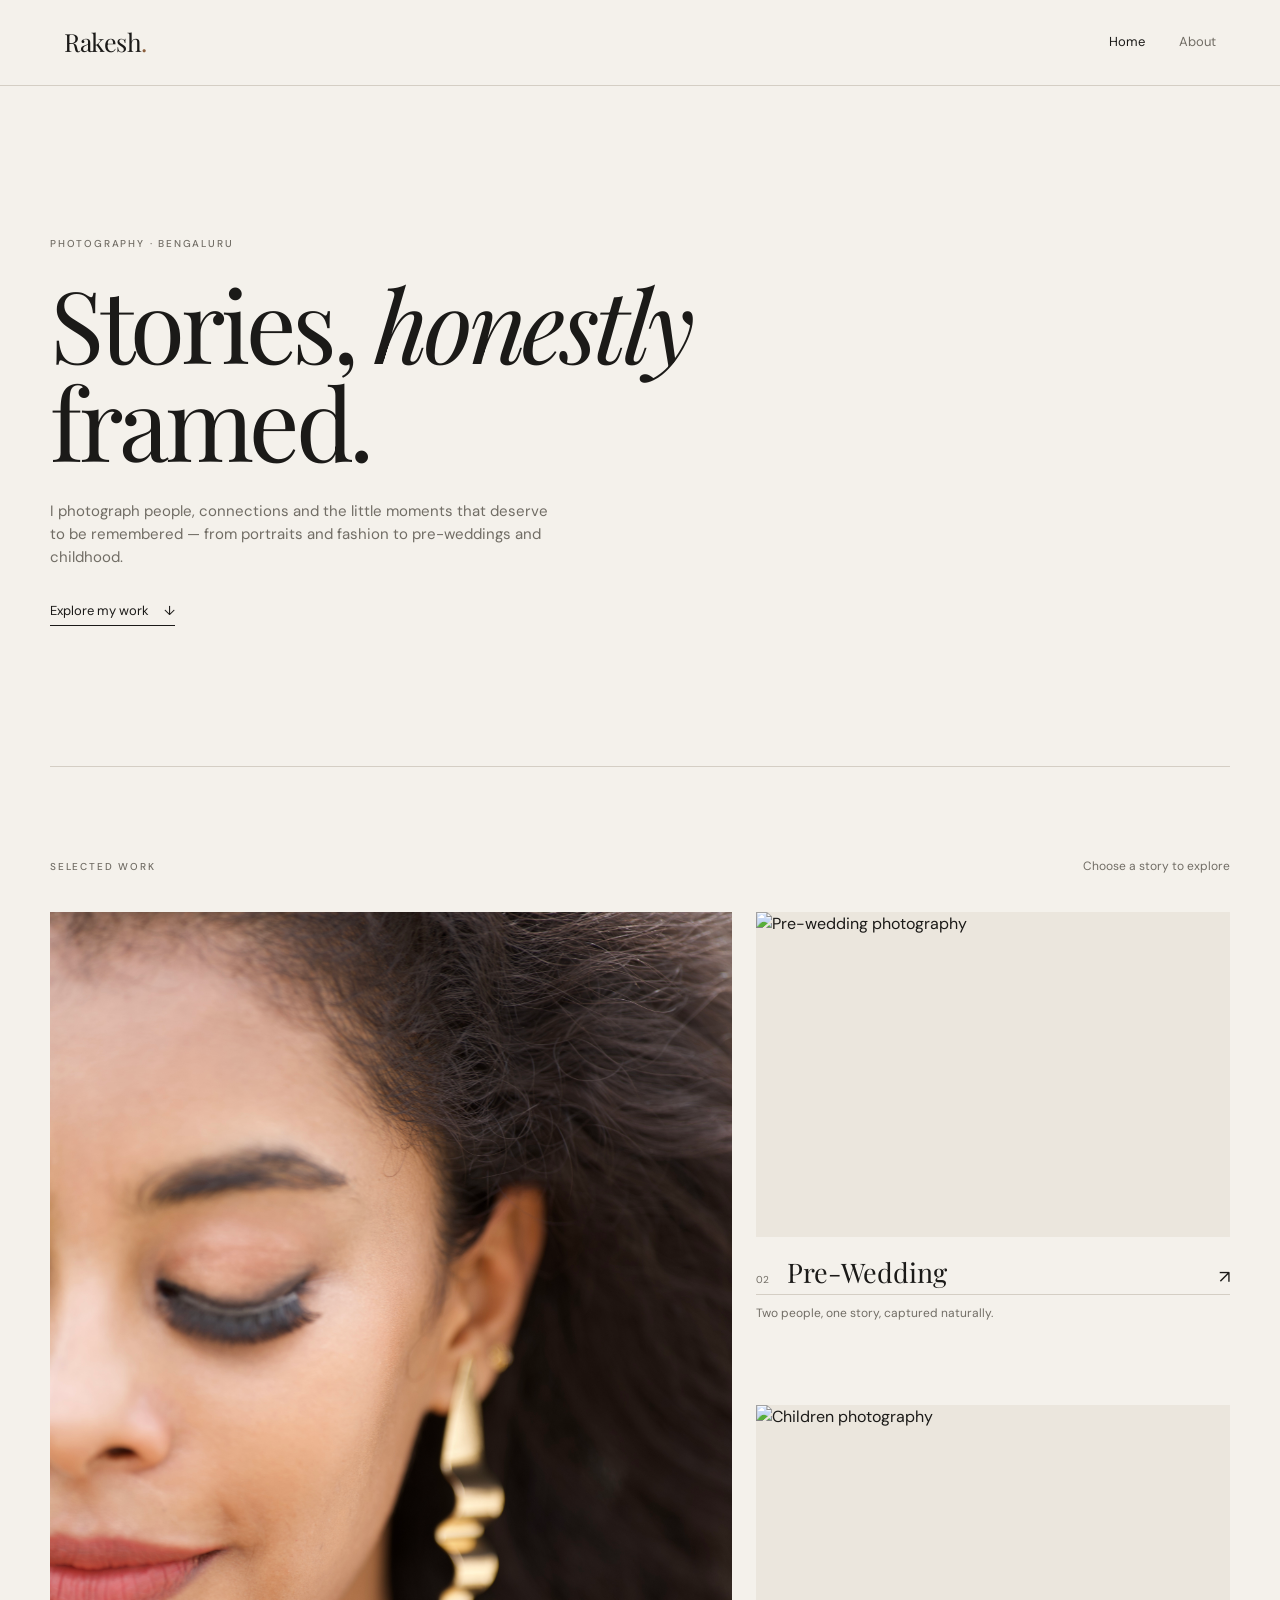
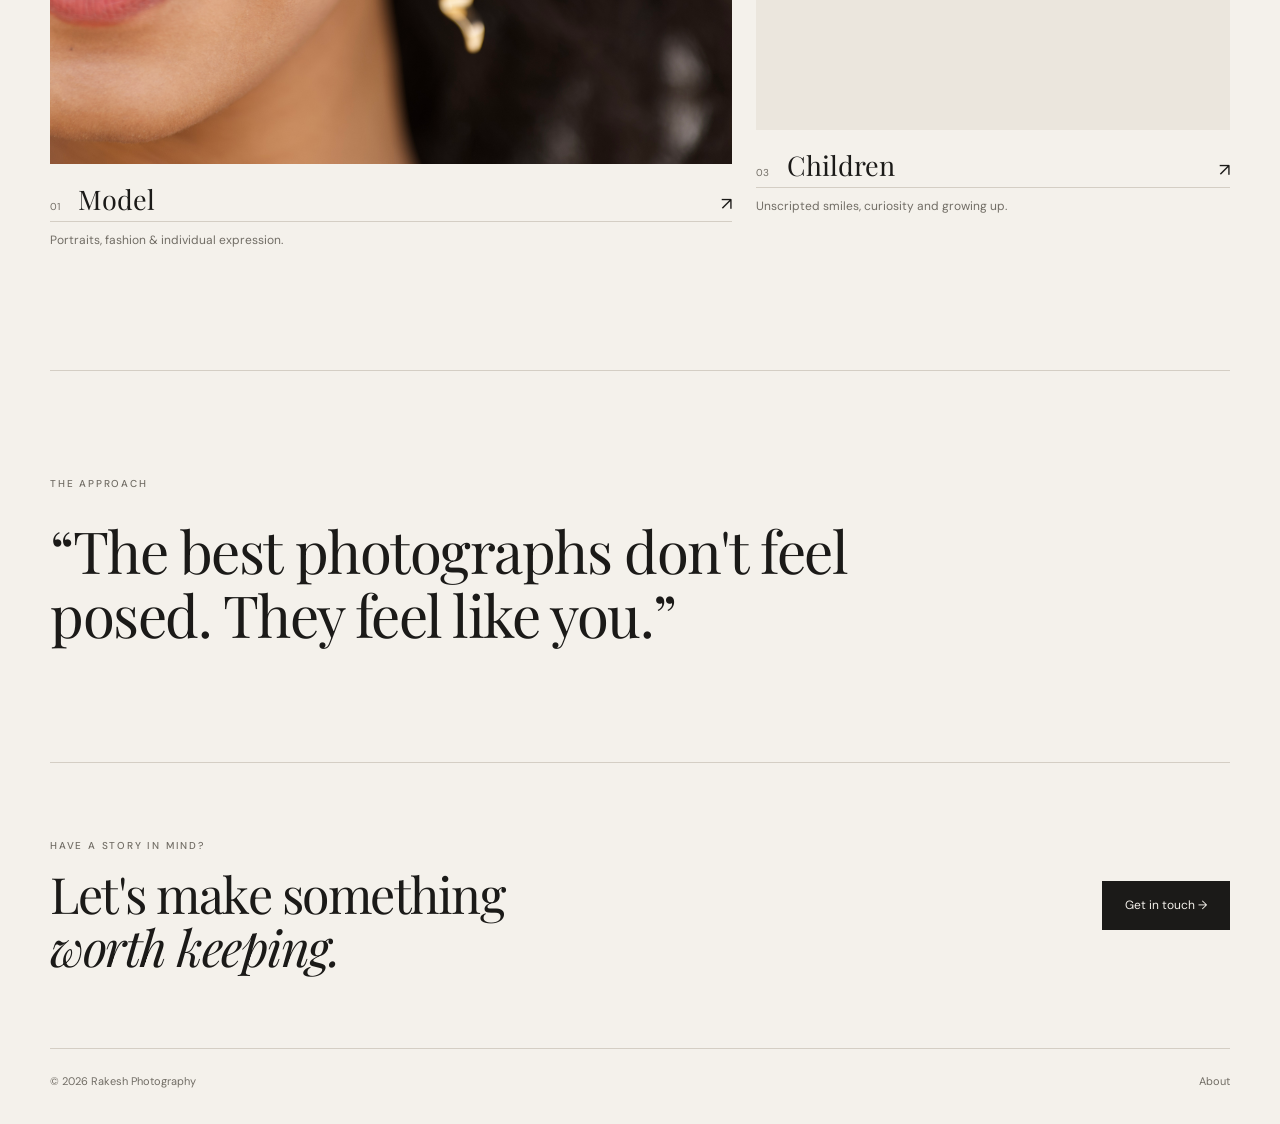
==== commit 20a55a02: "image test" ====
--- a/index.html
+++ b/index.html
@@ -3,8 +3,8 @@
 <head>
   <meta charset="UTF-8">
   <meta name="viewport" content="width=device-width, initial-scale=1.0">
-  <meta name="description" content="Rakesh — photography portfolio covering models, pre-weddings and children.">
-  <title>Rakesh — Photography</title>
+  <meta name="description" content="Unprocessed Memories portfolio covering models, pre-weddings and children.">
+  <title>Unprocessed Memories</title>
   <link rel="preconnect" href="https://fonts.googleapis.com">
   <link rel="preconnect" href="https://fonts.gstatic.com" crossorigin>
   <link href="https://fonts.googleapis.com/css2?family=DM+Sans:wght@400;500&family=Playfair+Display:ital,wght@0,400;0,500;1,400&display=swap" rel="stylesheet">
@@ -39,7 +39,7 @@
       <div class="category-grid">
         <a class="category-card category-card--large" href="model.html">
           <div class="card-image">
-            <img src="images/model/model-01.svg" alt="Model photography">
+            <img src="images/model/model-01.jpeg" alt="Model photography">
           </div>
           <div class="card-info">
             <div><span class="number">01</span><h2>Model</h2></div>
@@ -50,7 +50,7 @@
 
         <a class="category-card" href="pre-wedding.html">
           <div class="card-image">
-            <img src="images/pre-wedding/pre-wedding-01.svg" alt="Pre-wedding photography">
+            <img src="images/pre-wedding/pre-wedding-01.jpeg" alt="Pre-wedding photography">
           </div>
           <div class="card-info">
             <div><span class="number">02</span><h2>Pre-Wedding</h2></div>
@@ -61,7 +61,7 @@
 
         <a class="category-card" href="children.html">
           <div class="card-image">
-            <img src="images/children/children-01.svg" alt="Children photography">
+            <img src="images/children/children-01.jpeg" alt="Children photography">
           </div>
           <div class="card-info">
             <div><span class="number">03</span><h2>Children</h2></div>
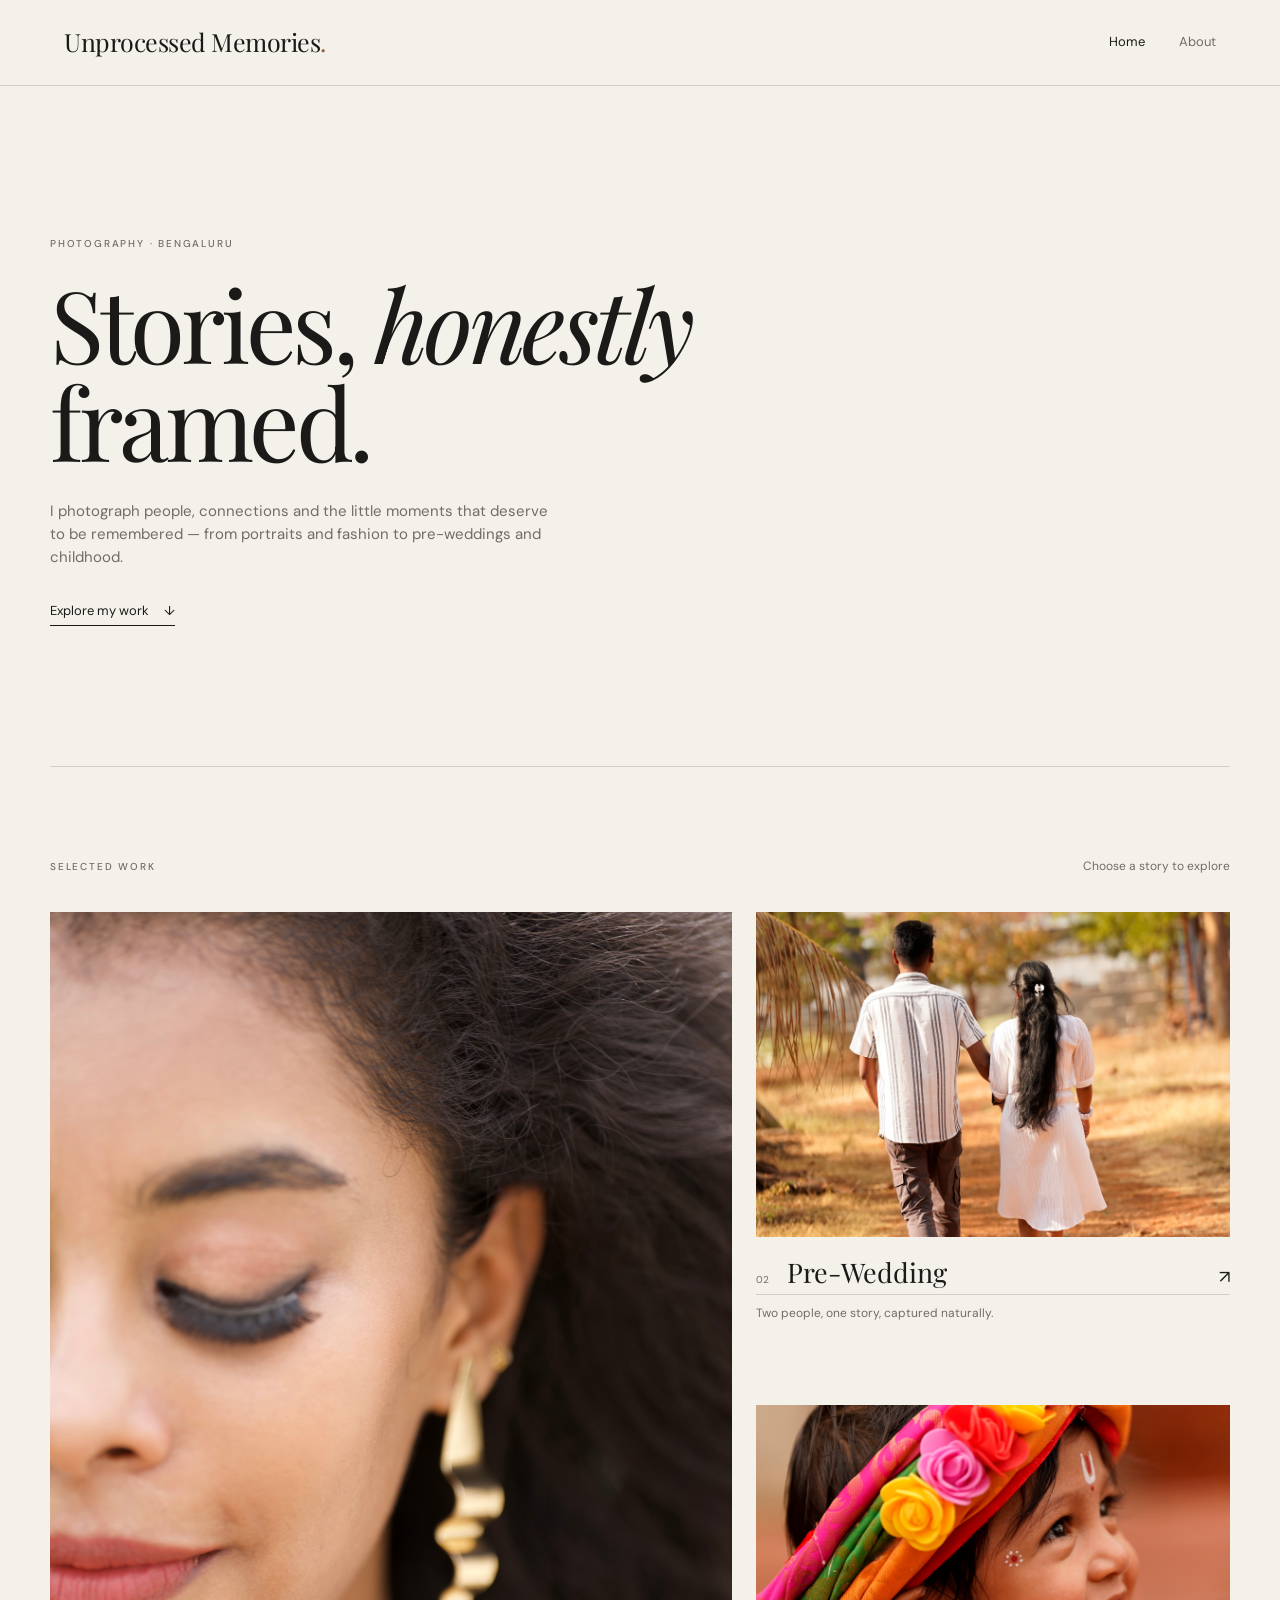
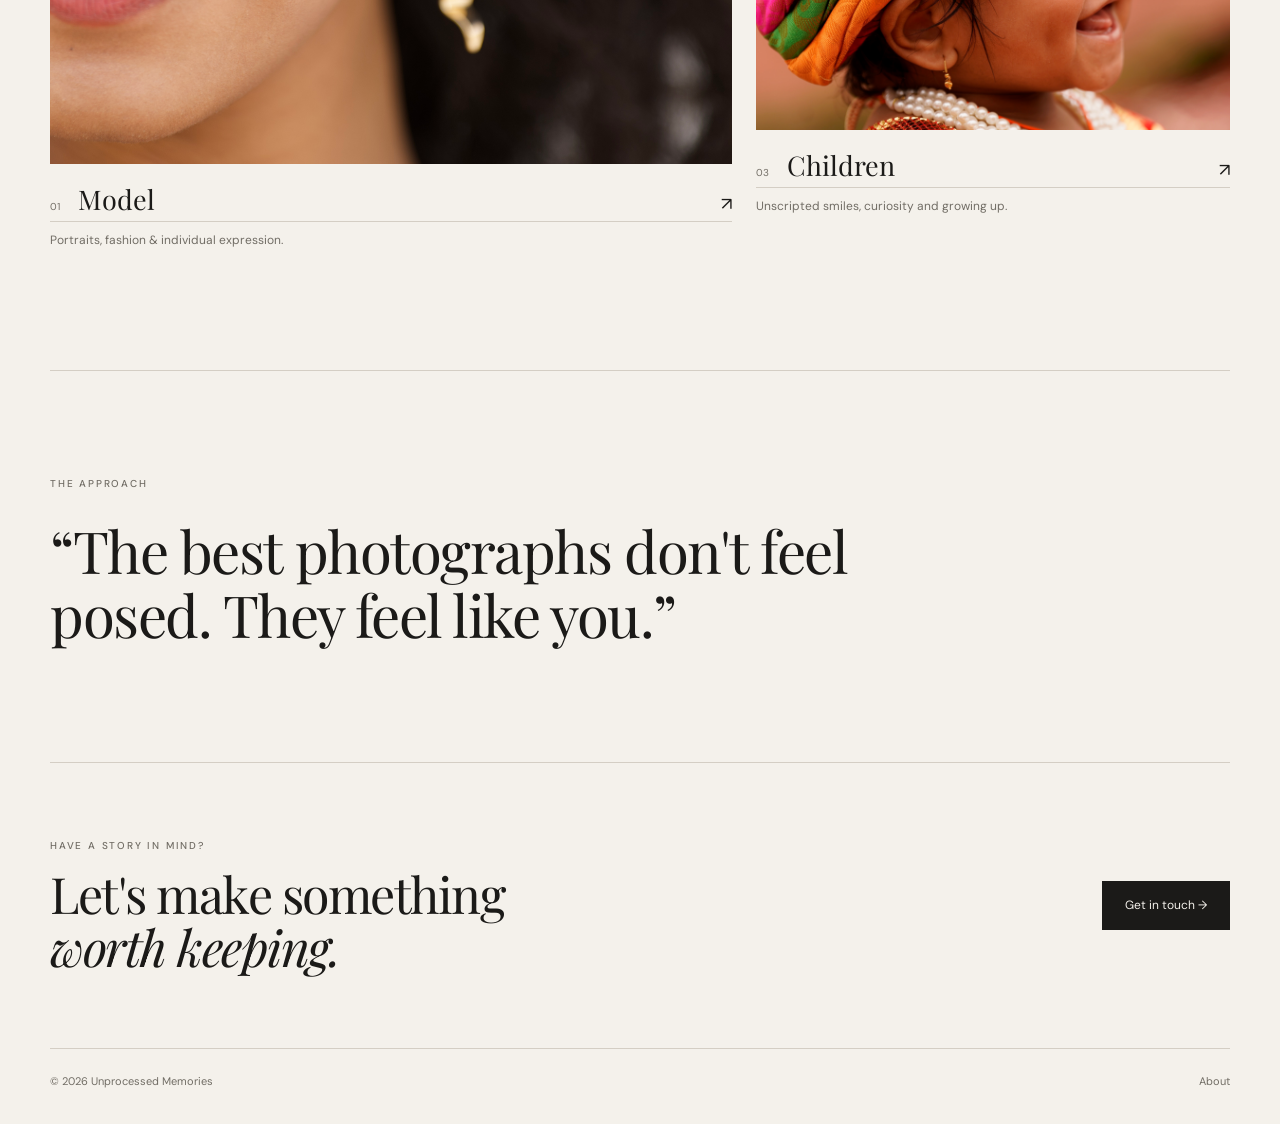
==== commit c8f5f3fe: "info change" ====
--- a/index.html
+++ b/index.html
@@ -12,7 +12,7 @@
 </head>
 <body>
   <header class="site-header">
-    <a class="logo" href="index.html">Rakesh<span>.</span></a>
+    <a class="logo" href="index.html">Unprocessed Memories<span>.</span></a>
     <nav>
       <a href="index.html" class="active">Home</a>
       <a href="about.html">About</a>
@@ -82,12 +82,12 @@
         <p class="eyebrow">HAVE A STORY IN MIND?</p>
         <h2>Let's make something<br><em>worth keeping.</em></h2>
       </div>
-      <a class="button" href="mailto:you@example.com">Get in touch →</a>
+      <a class="button" href="rakesh.vkuratti@gmail.com">Get in touch →</a>
     </section>
   </main>
 
   <footer>
-    <span>© <span class="year"></span> Rakesh Photography</span>
+    <span>© <span class="year"></span> Unprocessed Memories</span>
     <a href="about.html">About</a>
   </footer>
   <script src="script.js"></script>
